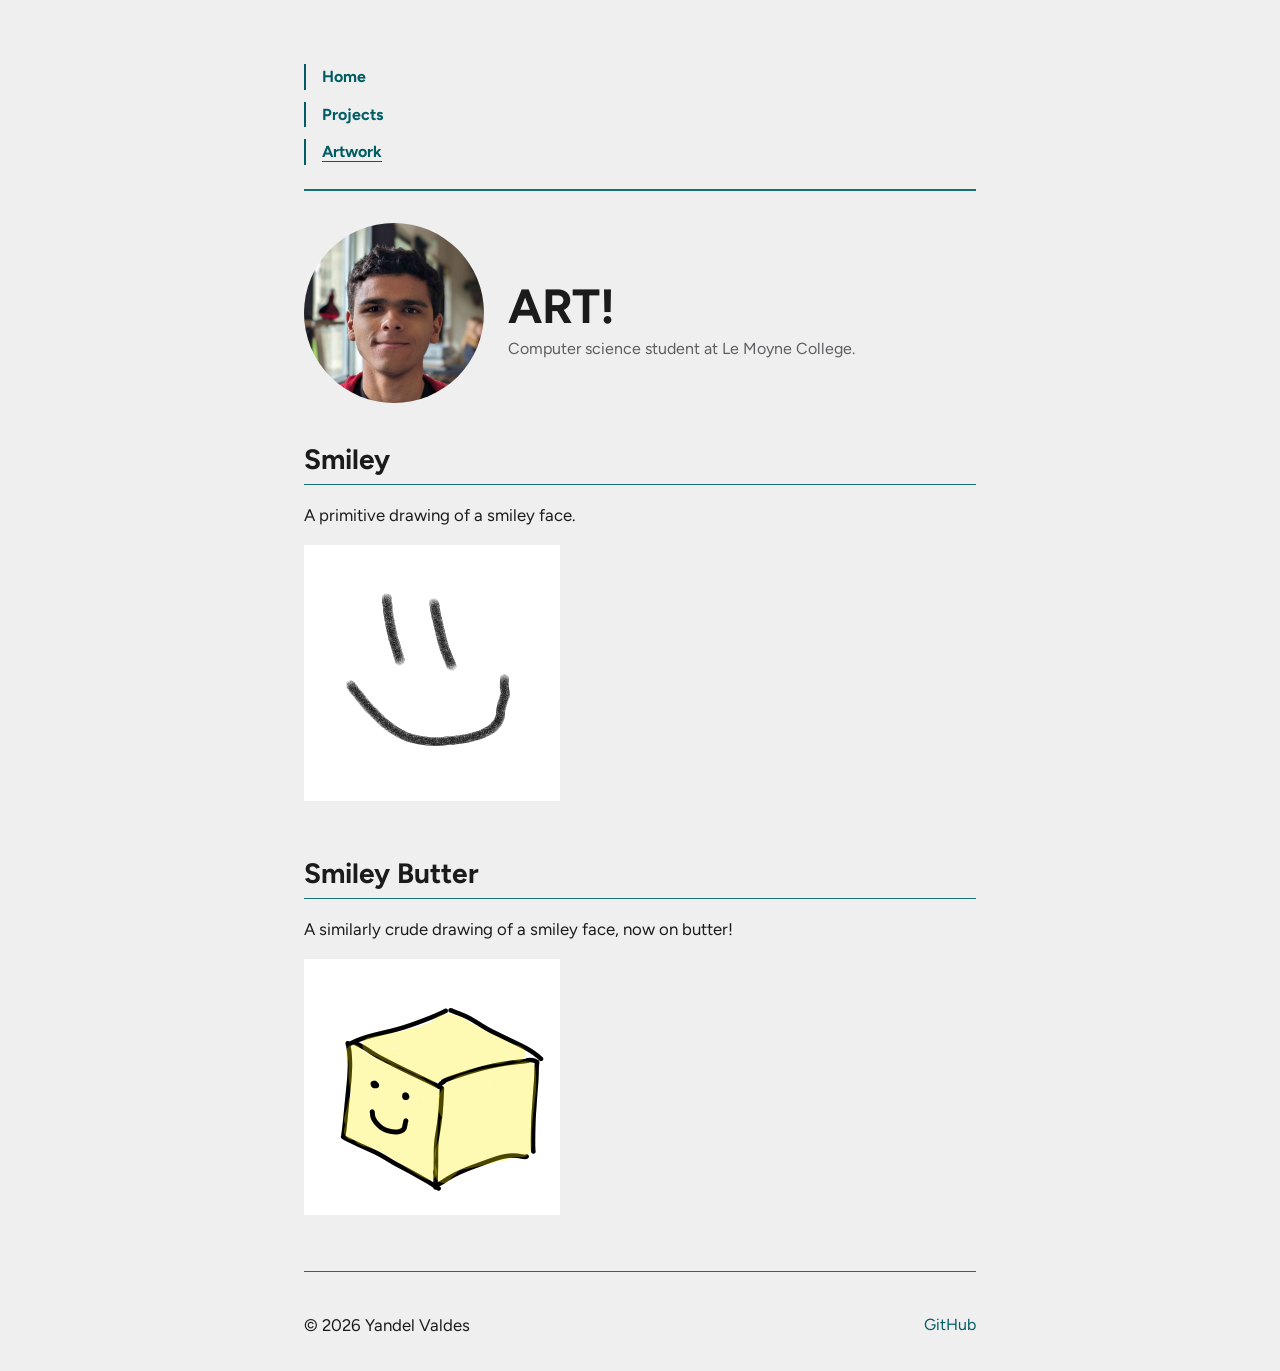
==== artwork.html @ 1713935b "Lab 13 done" ====
<!DOCTYPE html>
<html lang="en">
    <head>
        <meta charset="UTF-8">
        <meta name="viewport" content="width=device-width", initial-scale="1.0">
        <title>Artwork - Yandel Valdes</title>
        <!-- Class 12: Step 1: a typeface I choose -->
        <link rel="preconnect" href="https://fonts.googleapis.com">
        <link rel="preconnect" href="https://fonts.gstatic.com" crossorigin>
        <link href="https://fonts.googleapis.com/css2?family=Figtree:wght@400;700&display=swap" rel="stylesheet">
        <link rel="stylesheet" href="styles.css">
    </head>
    <body>
        <!-- Class 13: Step 2: navigation -->
        <nav>
            <ul>
                <!-- Lab 13: Task 1: which page am I on -->
                <li><a href="index.html">Home</a></li>
                <li><a href="projects.html">Projects</a></li>
                <!-- Lab 13: Task 2: my third page -->
                <!-- Lab 13: Task 3: one nav, three pages, all correct -->
                <li><a href="artwork.html" class="current">Artwork</a></li>
            </ul>
        </nav>
        <!-- Class 11: Step 2: the page content -->
        <!-- Lab 12: Task 1: group the text so it stacks beside the photo -->
        <header>
            <!-- Class 12: Step 3: an image -->
            <img src="images/me.jpg" alt="Portrait of Yandel Valdes" class="portrait">
            <div>
                <h1>ART!</h1>
                <p>Computer science student at Le Moyne College.</p>
            </div>
        </header>

        <main>
            <section>
                <h2>Smiley</h2>
                <p>A primitive drawing of a smiley face.</p>
                <img src="images/smiley.png" alt="Basic drawing of a smiling face">
            </section>
            <section>
                <h2>Smiley Butter</h2>
                <p>A similarly crude drawing of a smiley face, now on butter!</p>
                <img src="images/smileybutter.png" alt="Basic drawing of a smiling cube of butter">
            </section>
        </main>
        <!-- Lab 12: Task 3: two things in the footer -->
        <footer>
            <p>© 2026 Yandel Valdes</p>
            <!-- Lab 11: Task 3: a link off my page -->
            <a href="https://github.com/vald99" target="_blank" rel="noopener">GitHub</a>
        </footer>
    </body>
</html>
---- styles.css ----
/* Class 11: Step 4: the basics */

:root {
    --text: #1b1b1b;
    --text-muted: #5b5d60;
    --accent: #005d64;
    --background: #efefef;
    --border: #147076;
}

body {
    font-family: "Figtree", system-ui, -apple-system, "Segoe UI", sans-serif;
    color: var(--text);
    background: var(--background);
    line-height: 1.6;
    max-width: 42rem;
    margin: 0 auto;
    padding: 3rem 1.5rem;
    padding-bottom: 1rem;
}

h1 { 
    font-size: 3rem; /* Class 12: Step 2: my own scale */
    line-height: 1.1;
    margin-bottom: 0.25rem;
}

/* Lab 12: Task 1: header side by side */
header {
    display: flex;
    align-items: center;
    gap: 1.5rem;
    flex-wrap: wrap;
}

header p { color: var(--text-muted); font-size: 1rem; margin-top: 0; }

h2 {
    font-size: 1.75rem;
    line-height: 1.2;
    margin-top: 2.5rem;
    border-bottom: 1px solid var(--border);
    padding-bottom: 0.5rem;
    margin-bottom: 1rem;
}

p {
    font-size: 1.05rem;
    margin-bottom: 1rem;
}

/* Lab 12: Task 3: footer */
footer { 
    border-top: 1px solid var(--border);
    padding-top: 1.5rem;
    display: flex;
    justify-content: space-between;
    align-items: center;
}

/* Lab 13: Task 5: one thing of your own */
footer a:focus-visible {
    outline: 2px solid var(--accent);
}

/* Lab 11: Task 4: links */
a {
    color: var(--accent);
    text-decoration: none;
    border-bottom: 1px solid transparent;
}

a:hover { border-bottom-color: var(--accent);}

.portrait {
    width: 180px;
    height: 180px;
    object-fit: cover;
    border-radius: 50%;
}

section {
    margin-bottom: 3rem;
}

/* Lab 12: Task 2: list without bullets */
ul {
    list-style: none;
    padding-left: 0;
}

li {
    margin-bottom: 0.75rem;
    padding-left: 1rem;
    border-left: 2px solid var(--accent);
}

/* Class 13: Step 3: the nav bar */
/* Lab 13: Task 4: separate the bar from the header */
nav {
    text-decoration: none;
    font-weight: 700;
    padding-bottom: .5rem;
    border-bottom: 2px solid var(--border);
    margin-bottom: 2rem;
}

nav a:hover {
    border-bottom-color: var(--accent);
}

/* Lab 13: Task 1: which page am I on */
nav a.current {
    border-bottom-color: var(--accent);
    color: var(--accent);
}

/* Lab 13: Task 5: one thing of your own */
nav a:focus-visible {
    outline: 2px solid var(--accent);
}
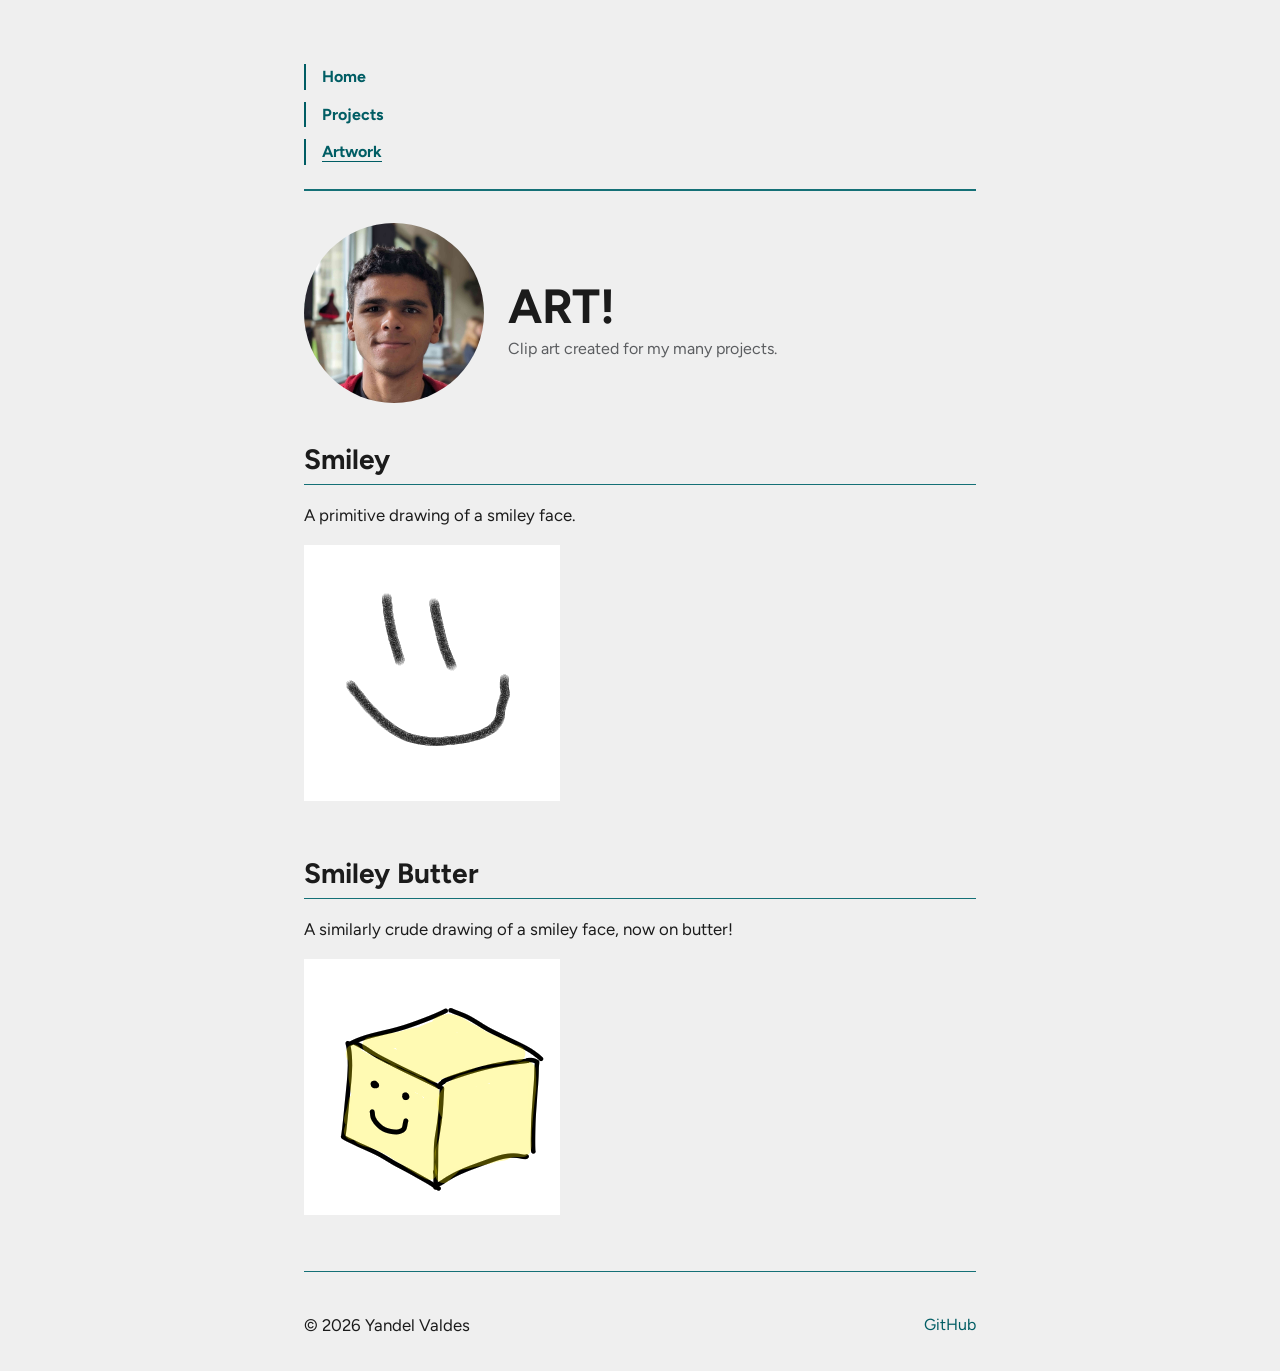
==== commit 8b14a051: "S13 done v2 for s13 png, artwork page tweaks" ====
--- a/artwork.html
+++ b/artwork.html
@@ -29,7 +29,7 @@
             <img src="images/me.jpg" alt="Portrait of Yandel Valdes" class="portrait">
             <div>
                 <h1>ART!</h1>
-                <p>Computer science student at Le Moyne College.</p>
+                <p>Clip art created for my many projects.</p>
             </div>
         </header>
 
--- a/styles.css
+++ b/styles.css
@@ -103,6 +103,8 @@
     padding-bottom: .5rem;
     border-bottom: 2px solid var(--border);
     margin-bottom: 2rem;
+    list-style: none;
+    padding-left: 0, gap;
 }
 
 nav a:hover {
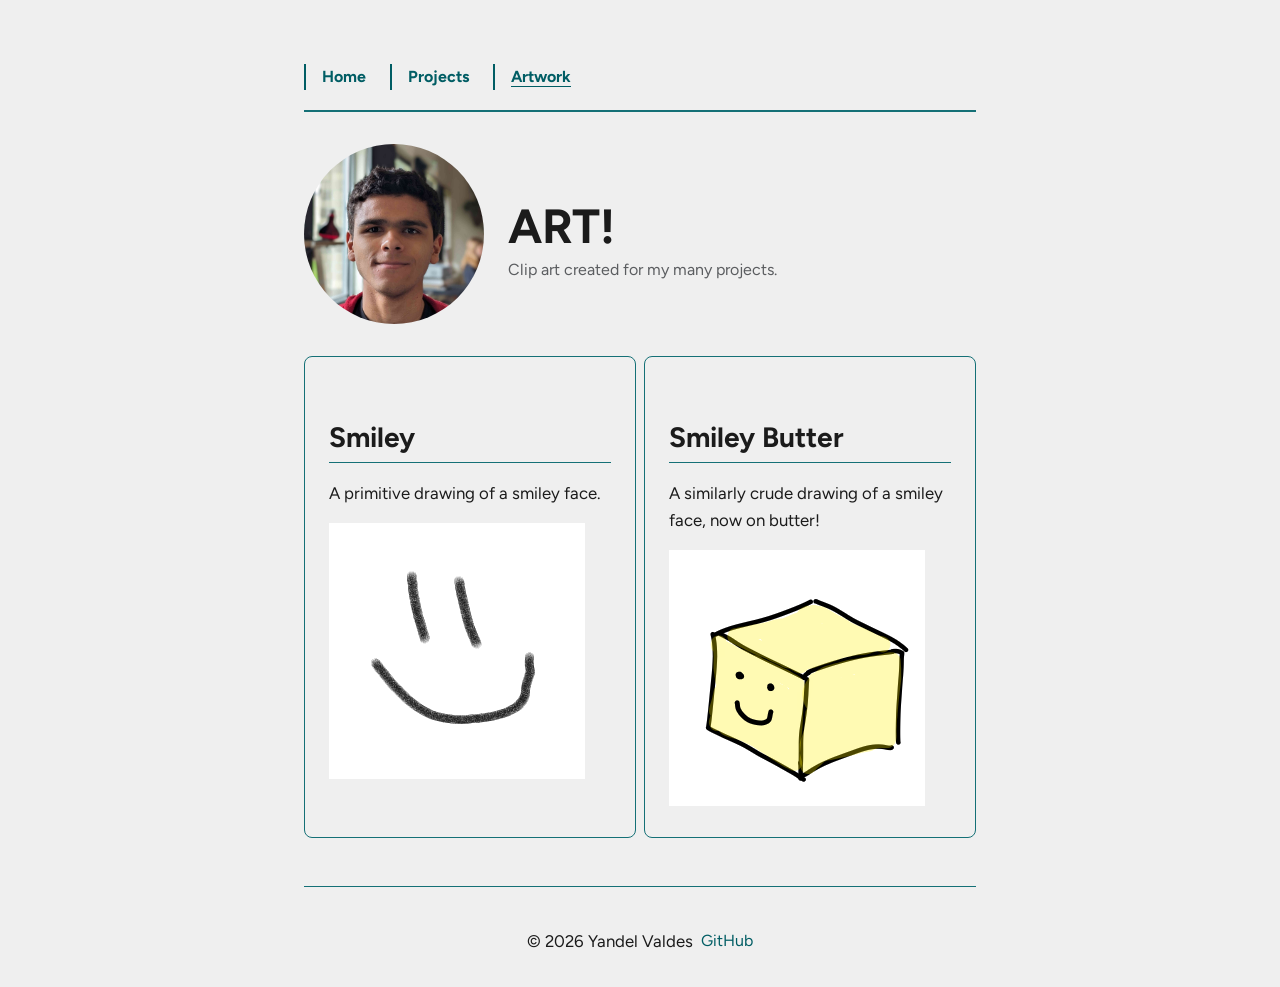
==== commit 73d408e2: "Lab 14 done" ====
--- a/artwork.html
+++ b/artwork.html
@@ -34,16 +34,19 @@
         </header>
 
         <main>
-            <section>
-                <h2>Smiley</h2>
-                <p>A primitive drawing of a smiley face.</p>
-                <img src="images/smiley.png" alt="Basic drawing of a smiling face">
-            </section>
-            <section>
-                <h2>Smiley Butter</h2>
-                <p>A similarly crude drawing of a smiley face, now on butter!</p>
-                <img src="images/smileybutter.png" alt="Basic drawing of a smiling cube of butter">
-            </section>
+            <!-- Lab 14: Task 3: cards on my artwork page -->
+            <div class="cards">
+                <section class="card">
+                    <h2>Smiley</h2>
+                    <p>A primitive drawing of a smiley face.</p>
+                    <img src="images/smiley.png" alt="Basic drawing of a smiling face">
+                </section>
+                <section class="card">
+                    <h2>Smiley Butter</h2>
+                    <p>A similarly crude drawing of a smiley face, now on butter!</p>
+                    <img src="images/smileybutter.png" alt="Basic drawing of a smiling cube of butter">
+                </section>
+            </div>
         </main>
         <!-- Lab 12: Task 3: two things in the footer -->
         <footer>
--- a/styles.css
+++ b/styles.css
@@ -31,6 +31,7 @@
     align-items: center;
     gap: 1.5rem;
     flex-wrap: wrap;
+    padding-bottom: 2rem;
 }
 
 header p { color: var(--text-muted); font-size: 1rem; margin-top: 0; }
@@ -50,12 +51,14 @@
 }
 
 /* Lab 12: Task 3: footer */
+/* Lab 14: Task 4: footer stacks on narrow screens */
 footer { 
     border-top: 1px solid var(--border);
     padding-top: 1.5rem;
     display: flex;
-    justify-content: space-between;
     align-items: center;
+    flex-direction: column;
+    gap: 0.5rem;
 }
 
 /* Lab 13: Task 5: one thing of your own */
@@ -97,7 +100,8 @@
 
 /* Class 13: Step 3: the nav bar */
 /* Lab 13: Task 4: separate the bar from the header */
-nav {
+/* Lab 14: Task 1: the nav stacks on narrow screens */
+nav ul {
     text-decoration: none;
     font-weight: 700;
     padding-bottom: .5rem;
@@ -105,6 +109,9 @@
     margin-bottom: 2rem;
     list-style: none;
     padding-left: 0, gap;
+    flex-direction: column;
+    display: flex; /* wasn't already in the code, it was in S13 but we didn't add this in class */
+    gap: 0.5rem; /* wasn't already in the code, it was in S13 but we didn't add this in class */
 }
 
 nav a:hover {
@@ -120,4 +127,40 @@
 /* Lab 13: Task 5: one thing of your own */
 nav a:focus-visible {
     outline: 2px solid var(--accent);
-}+}
+
+/* Class 14: Step 2: the cards go in a row */
+/* Class 14: Step 3: stack by default */
+.cards {
+    display: flex;
+    flex-direction: column;
+    gap: 0.5rem;
+}
+
+.card {
+    /* Lab 14: Task 6: center the card row */
+    flex: 0 1 18rem;
+    padding: 1.5rem;
+    border: 1px solid var(--border);
+    border-radius: 8px;
+}
+
+/* Class 14: Step 3: a row when there's room */
+@media (min-width: 40rem) {
+    .cards {
+        flex-direction: row;
+    }
+
+    nav ul {
+        flex-direction: row;
+        gap: 1.5rem;
+    }
+
+    /* Lab 14: Task 4: footer stacks on narrow screens */
+    /* Lab 14: Task 6: center the card row */
+    footer {
+        flex-direction: row;
+        justify-content: center;
+    }
+}
+
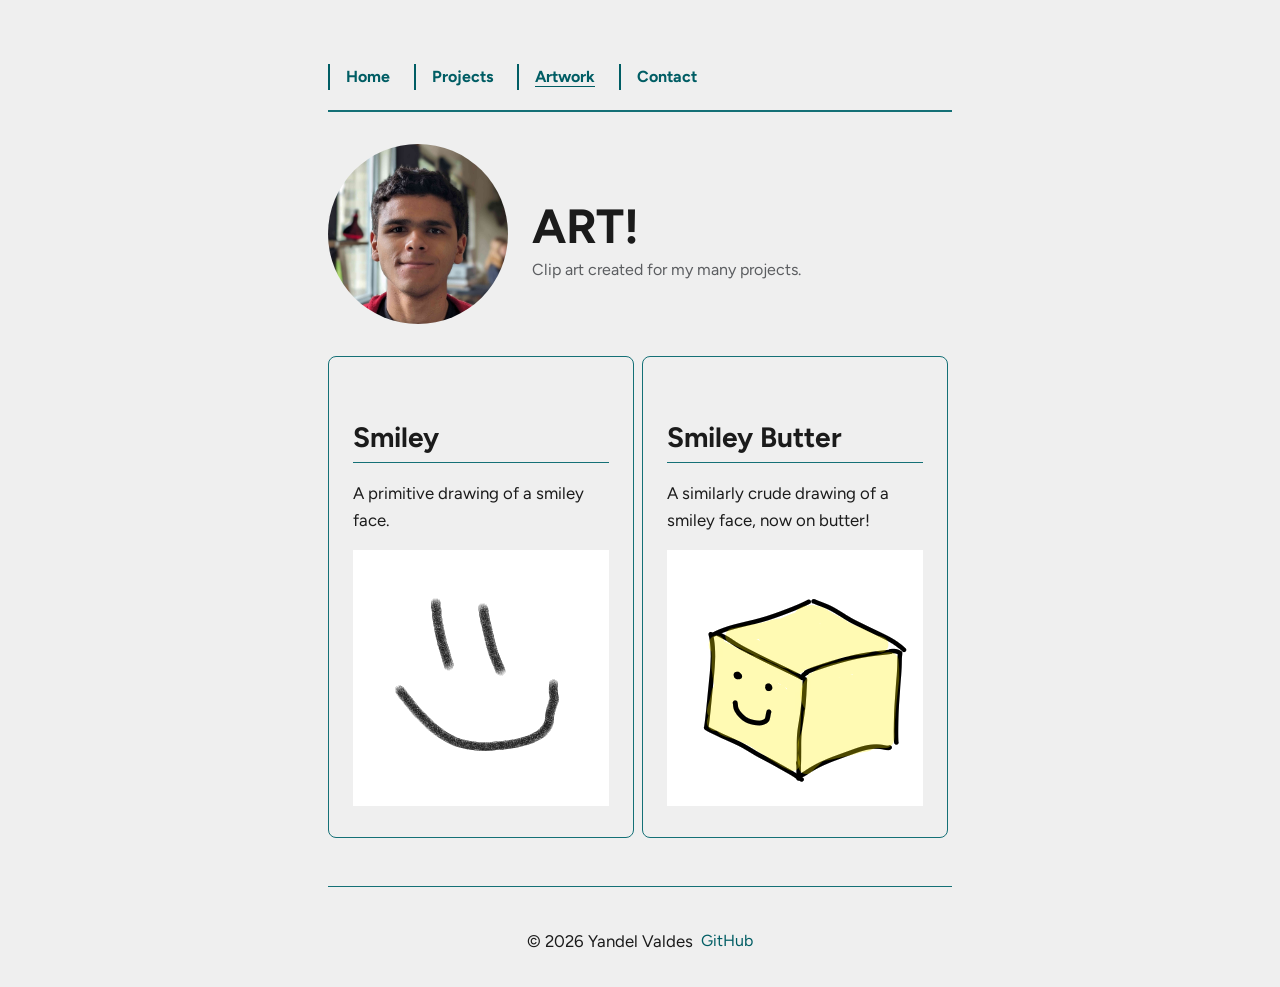
==== commit b0be45b5: "S16 done" ====
--- a/artwork.html
+++ b/artwork.html
@@ -20,6 +20,8 @@
                 <!-- Lab 13: Task 2: my third page -->
                 <!-- Lab 13: Task 3: one nav, three pages, all correct -->
                 <li><a href="artwork.html" class="current">Artwork</a></li>
+                <!-- Class 16: Step 1: the contact link -->
+                <li><a href="contact.html">Contact</a></li>
             </ul>
         </nav>
         <!-- Class 11: Step 2: the page content -->
--- a/styles.css
+++ b/styles.css
@@ -1,3 +1,8 @@
+/* Class 16: Step 3: padding counts inside width, not on top of it */
+* {
+    box-sizing: border-box;
+}
+
 /* Class 11: Step 4: the basics */
 
 :root {
@@ -164,3 +169,48 @@
     }
 }
 
+body.dark {
+    --text: white;
+    --text-muted: silver;
+    --accent: skyblue;
+    --background: black;
+    --border: dimgray;
+}
+
+/* Class 16: Step 3: the form */
+form label {
+    display: block;
+    font-weight: 700;
+    margin-bottom: 0.25rem;
+}
+
+form input, form textarea {
+    font: inherit;
+    width: 100%;
+    padding: 0.5rem;
+    border: 1px solid var(--border);
+    scroll-padding-block-start: 6px;
+    background: var(--background);
+    color: var(--text);
+}
+
+form input:focus, form textarea:focus {
+    outline: 2px solid var(--accent);
+    outline-offset: 1px;
+}
+
+form button {
+    font: inherit;
+    font-weight: 700;
+    color: var(--background);
+    background: var(--accent);
+    border: none;
+    border-radius: 6px;
+    padding: 0.6rem 1.4rem;
+    cursor: pointer;
+}
+
+#form-status {
+    font-weight: 500;
+    color: var(--accent);
+}
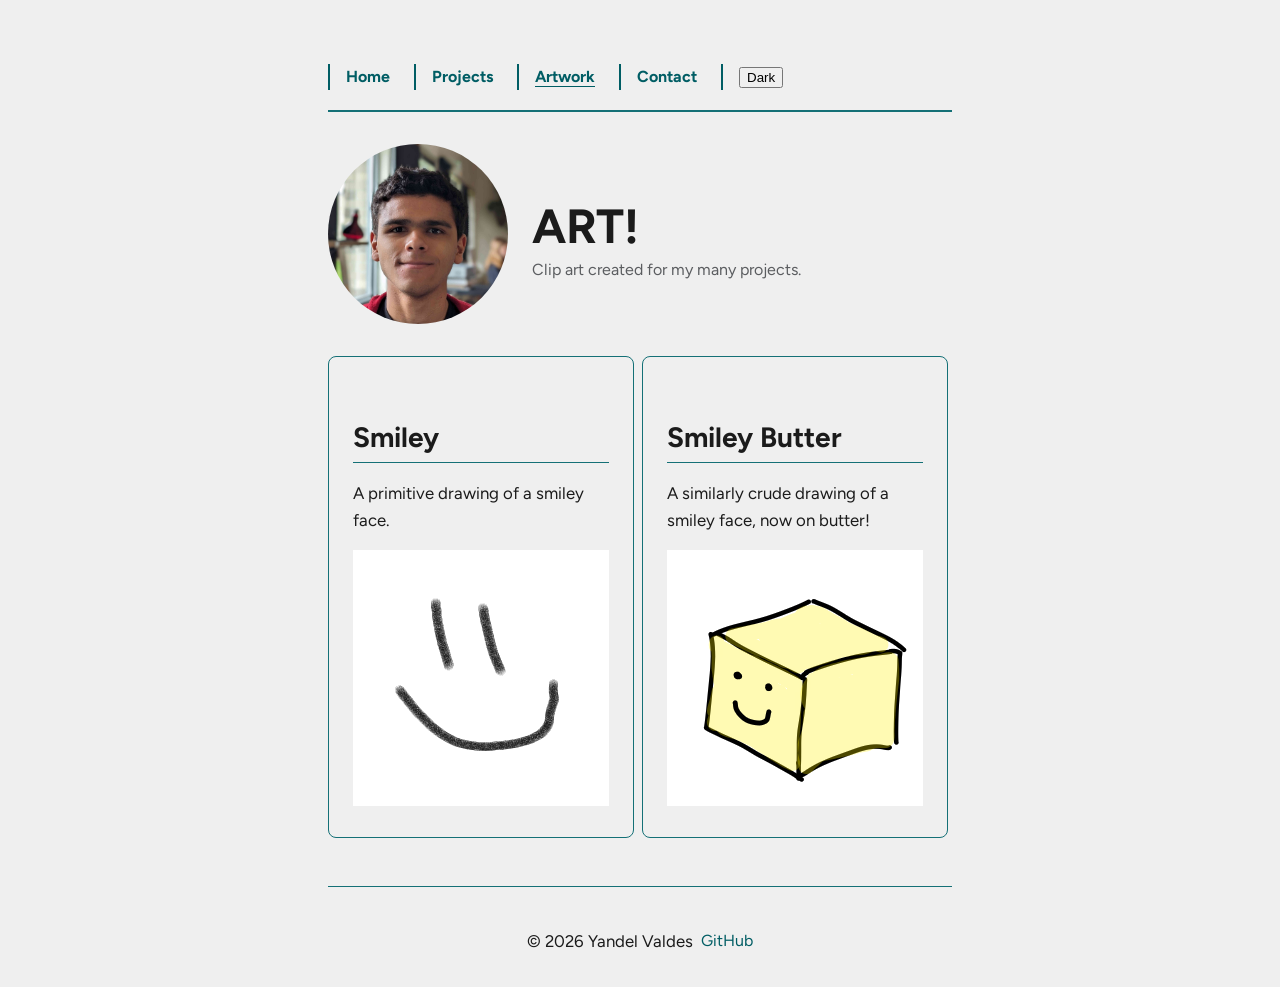
==== commit a8b887b1: "Lab 15 done" ====
--- a/artwork.html
+++ b/artwork.html
@@ -9,6 +9,8 @@
         <link rel="preconnect" href="https://fonts.gstatic.com" crossorigin>
         <link href="https://fonts.googleapis.com/css2?family=Figtree:wght@400;700&display=swap" rel="stylesheet">
         <link rel="stylesheet" href="styles.css">
+        <!-- Lab 15: Task 1: my third file -->
+        <script src="script.js" defer></script>
     </head>
     <body>
         <!-- Class 13: Step 2: navigation -->
@@ -22,6 +24,8 @@
                 <li><a href="artwork.html" class="current">Artwork</a></li>
                 <!-- Class 16: Step 1: the contact link -->
                 <li><a href="contact.html">Contact</a></li>
+                <!-- Lab 15: Task 1: theme toggle -->
+                <li><button id="theme-toggle" type="button">Dark</button></li>
             </ul>
         </nav>
         <!-- Class 11: Step 2: the page content -->
@@ -52,7 +56,8 @@
         </main>
         <!-- Lab 12: Task 3: two things in the footer -->
         <footer>
-            <p>© 2026 Yandel Valdes</p>
+            <!-- Lab 15: Task 1: swap typed year for empty span -->
+            <p>© <span id="year"></span> Yandel Valdes</p>
             <!-- Lab 11: Task 3: a link off my page -->
             <a href="https://github.com/vald99" target="_blank" rel="noopener">GitHub</a>
         </footer>
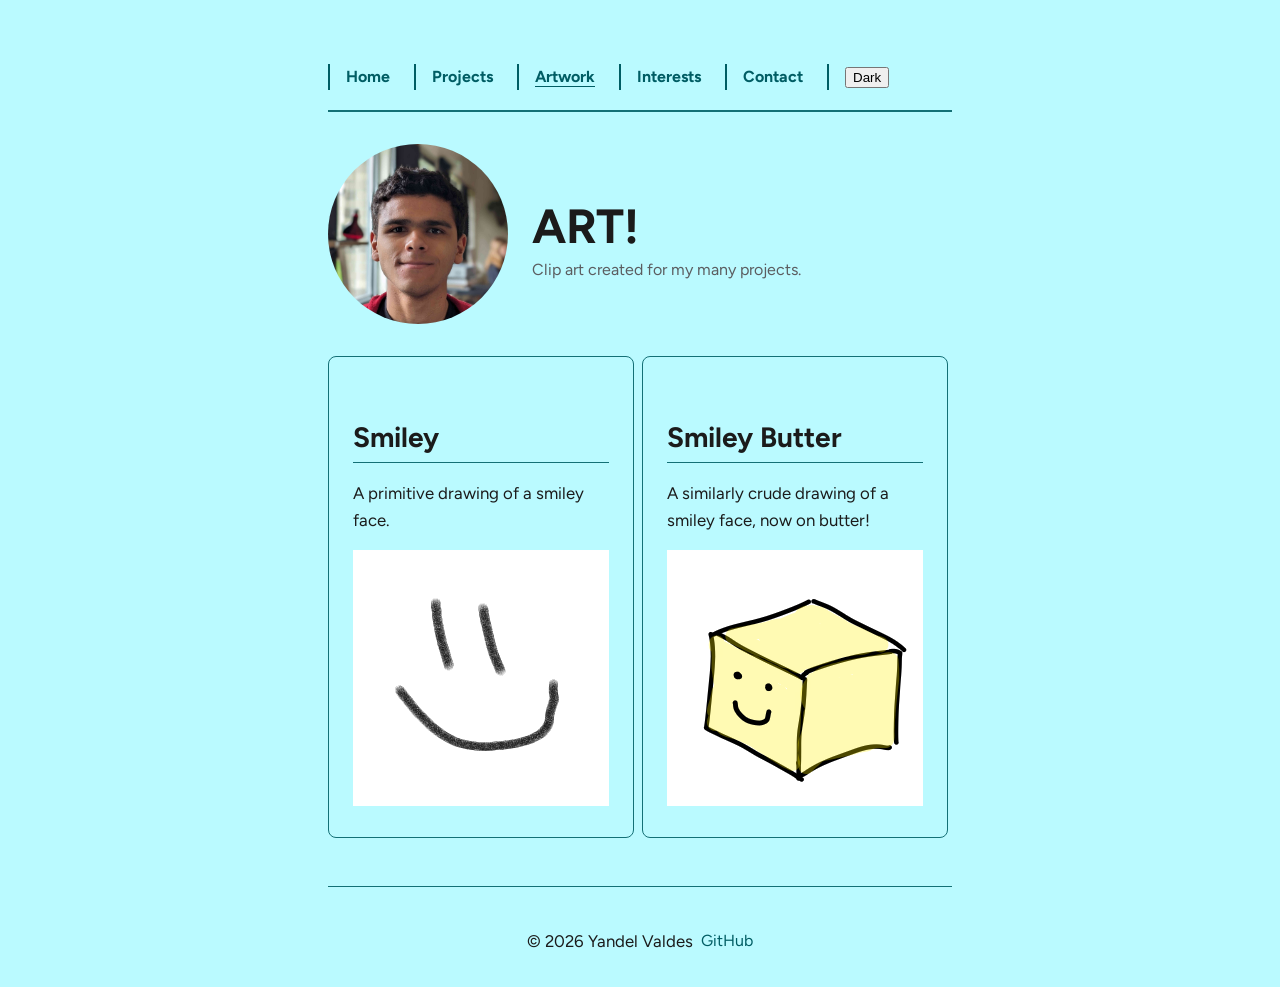
==== commit 249342ce: "S20 done" ====
--- a/artwork.html
+++ b/artwork.html
@@ -22,6 +22,7 @@
                 <!-- Lab 13: Task 2: my third page -->
                 <!-- Lab 13: Task 3: one nav, three pages, all correct -->
                 <li><a href="artwork.html" class="current">Artwork</a></li>
+                <li><a href="interests.html">Interests</a></li>
                 <!-- Class 16: Step 1: the contact link -->
                 <li><a href="contact.html">Contact</a></li>
                 <!-- Lab 15: Task 1: theme toggle -->
--- a/styles.css
+++ b/styles.css
@@ -9,8 +9,10 @@
     --text: #1b1b1b;
     --text-muted: #5b5d60;
     --accent: #005d64;
-    --background: #efefef;
+    /* Lab 17: Task 3: something I can see */
+    --background: #bafaff;
     --border: #147076;
+    --error: crimson;
 }
 
 body {
@@ -173,8 +175,10 @@
     --text: white;
     --text-muted: silver;
     --accent: skyblue;
-    --background: black;
+    /* Lab 17: Task 3: something I can see */
+    --background: #002123;
     --border: dimgray;
+    --error: lightsalmon;
 }
 
 /* Class 16: Step 3: the form */
@@ -213,4 +217,14 @@
 #form-status {
     font-weight: 500;
     color: var(--accent);
+}
+
+/* Lab 16: Task 1: the error state */
+#form-status.error {
+    color: var(--error);
+}
+
+/* Class 18: Step 2: the honeypot, hidden from people */
+.hidden-field {
+    display: none;
 }
